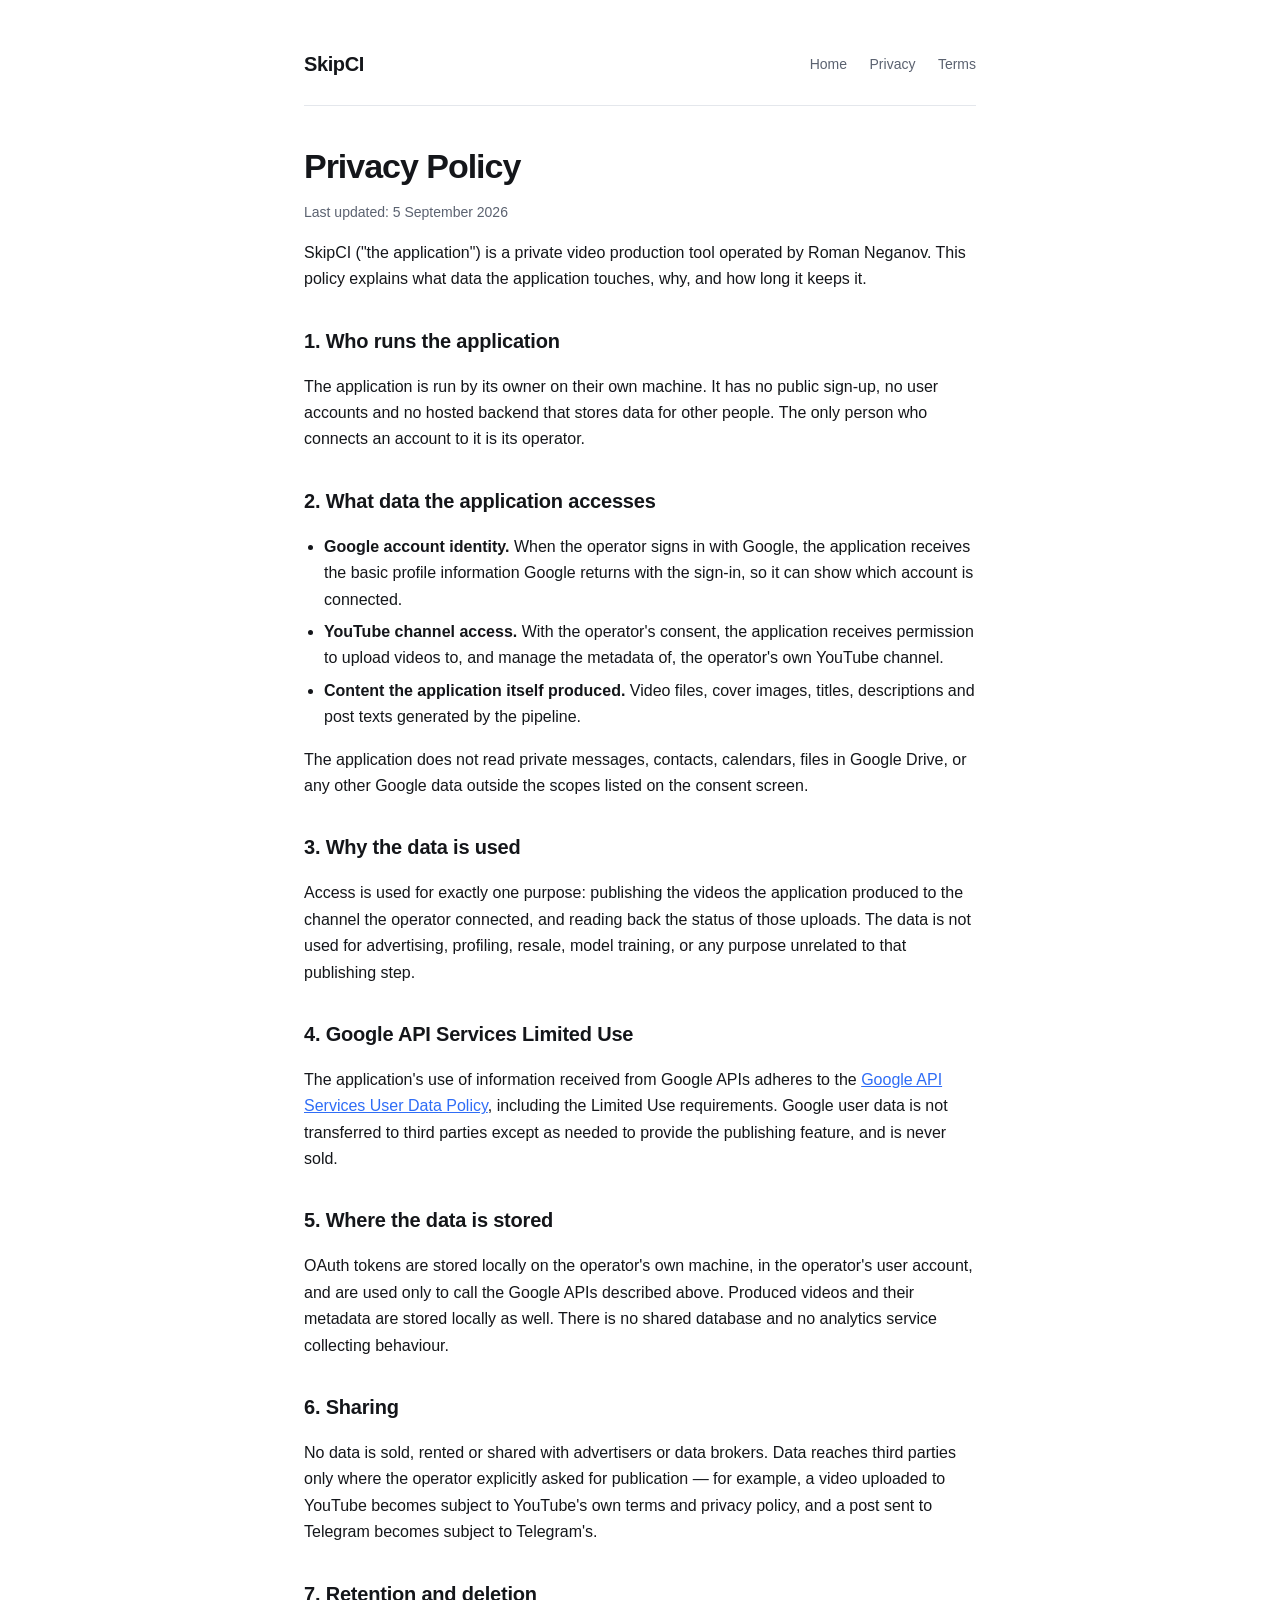
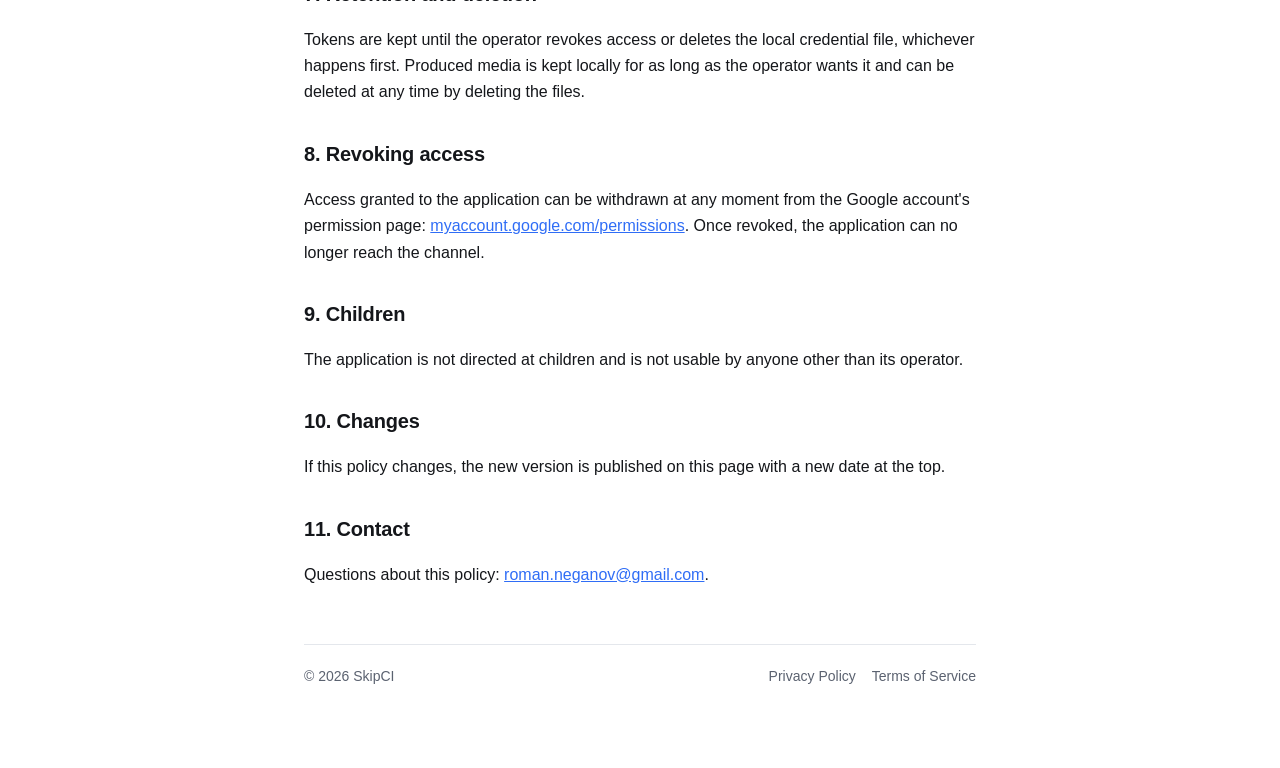
==== privacy.html @ 56f81390 "Home, privacy policy and terms of service for SkipCI Co-Authored-By: Claude Opus 5 <noreply@anthropi" ====
<!doctype html>
<html lang="en">
<head>
<meta charset="utf-8">
<meta name="viewport" content="width=device-width, initial-scale=1">
<title>Privacy Policy — SkipCI</title>
<meta name="description" content="How SkipCI handles Google account data and the data of the accounts it publishes to.">
<link rel="stylesheet" href="style.css">
</head>
<body>
<div class="wrap">

<header class="site">
  <a class="brand" href="./">SkipCI</a>
  <nav>
    <a href="./">Home</a>
    <a href="privacy.html">Privacy</a>
    <a href="terms.html">Terms</a>
  </nav>
</header>

<h1>Privacy Policy</h1>
<p class="meta">Last updated: 5 September 2026</p>

<p>SkipCI ("the application") is a private video production tool operated by Roman Neganov. This policy explains what data the application touches, why, and how long it keeps it.</p>

<h2>1. Who runs the application</h2>
<p>The application is run by its owner on their own machine. It has no public sign-up, no user accounts and no hosted backend that stores data for other people. The only person who connects an account to it is its operator.</p>

<h2>2. What data the application accesses</h2>
<ul>
  <li><strong>Google account identity.</strong> When the operator signs in with Google, the application receives the basic profile information Google returns with the sign-in, so it can show which account is connected.</li>
  <li><strong>YouTube channel access.</strong> With the operator's consent, the application receives permission to upload videos to, and manage the metadata of, the operator's own YouTube channel.</li>
  <li><strong>Content the application itself produced.</strong> Video files, cover images, titles, descriptions and post texts generated by the pipeline.</li>
</ul>
<p>The application does not read private messages, contacts, calendars, files in Google Drive, or any other Google data outside the scopes listed on the consent screen.</p>

<h2>3. Why the data is used</h2>
<p>Access is used for exactly one purpose: publishing the videos the application produced to the channel the operator connected, and reading back the status of those uploads. The data is not used for advertising, profiling, resale, model training, or any purpose unrelated to that publishing step.</p>

<h2>4. Google API Services Limited Use</h2>
<p>The application's use of information received from Google APIs adheres to the <a href="https://developers.google.com/terms/api-services-user-data-policy" rel="noopener">Google API Services User Data Policy</a>, including the Limited Use requirements. Google user data is not transferred to third parties except as needed to provide the publishing feature, and is never sold.</p>

<h2>5. Where the data is stored</h2>
<p>OAuth tokens are stored locally on the operator's own machine, in the operator's user account, and are used only to call the Google APIs described above. Produced videos and their metadata are stored locally as well. There is no shared database and no analytics service collecting behaviour.</p>

<h2>6. Sharing</h2>
<p>No data is sold, rented or shared with advertisers or data brokers. Data reaches third parties only where the operator explicitly asked for publication — for example, a video uploaded to YouTube becomes subject to YouTube's own terms and privacy policy, and a post sent to Telegram becomes subject to Telegram's.</p>

<h2>7. Retention and deletion</h2>
<p>Tokens are kept until the operator revokes access or deletes the local credential file, whichever happens first. Produced media is kept locally for as long as the operator wants it and can be deleted at any time by deleting the files.</p>

<h2>8. Revoking access</h2>
<p>Access granted to the application can be withdrawn at any moment from the Google account's permission page: <a href="https://myaccount.google.com/permissions" rel="noopener">myaccount.google.com/permissions</a>. Once revoked, the application can no longer reach the channel.</p>

<h2>9. Children</h2>
<p>The application is not directed at children and is not usable by anyone other than its operator.</p>

<h2>10. Changes</h2>
<p>If this policy changes, the new version is published on this page with a new date at the top.</p>

<h2>11. Contact</h2>
<p>Questions about this policy: <a href="mailto:roman.neganov@gmail.com">roman.neganov@gmail.com</a>.</p>

<footer class="site">
  <span>© 2026 SkipCI</span>
  <span><a href="privacy.html">Privacy Policy</a><a href="terms.html">Terms of Service</a></span>
</footer>

</div>
</body>
</html>
---- style.css ----
:root {
  color-scheme: light dark;
  --bg: #ffffff;
  --fg: #14161a;
  --muted: #5b6270;
  --line: #e4e7ec;
  --accent: #2f6df6;
}
@media (prefers-color-scheme: dark) {
  :root { --bg: #0f1115; --fg: #e8eaee; --muted: #9aa1ad; --line: #262a31; --accent: #6f9bff; }
}
* { box-sizing: border-box; }
body {
  margin: 0;
  background: var(--bg);
  color: var(--fg);
  font: 16px/1.65 -apple-system, BlinkMacSystemFont, "Segoe UI", Roboto, Helvetica, Arial, sans-serif;
}
.wrap { max-width: 720px; margin: 0 auto; padding: 48px 24px 80px; }
header.site { display: flex; align-items: center; justify-content: space-between; gap: 16px; padding-bottom: 24px; border-bottom: 1px solid var(--line); flex-wrap: wrap; }
.brand { font-weight: 700; font-size: 20px; letter-spacing: -0.02em; text-decoration: none; color: var(--fg); }
nav a { color: var(--muted); text-decoration: none; margin-left: 18px; font-size: 14px; }
nav a:hover { color: var(--accent); }
h1 { font-size: 34px; line-height: 1.2; letter-spacing: -0.03em; margin: 40px 0 12px; }
h2 { font-size: 20px; margin: 32px 0 8px; letter-spacing: -0.01em; }
p, li { color: var(--fg); }
.lead { font-size: 18px; color: var(--muted); margin: 0 0 24px; }
ul { padding-left: 20px; }
li { margin: 6px 0; }
.meta { color: var(--muted); font-size: 14px; }
a { color: var(--accent); }
footer.site { margin-top: 56px; padding-top: 20px; border-top: 1px solid var(--line); color: var(--muted); font-size: 14px; display: flex; justify-content: space-between; gap: 12px; flex-wrap: wrap; }
footer.site a { color: var(--muted); text-decoration: none; margin-left: 16px; }
footer.site a:hover { color: var(--accent); }
.cards { display: grid; grid-template-columns: repeat(auto-fit, minmax(200px, 1fr)); gap: 16px; margin: 28px 0; }
.card { border: 1px solid var(--line); border-radius: 12px; padding: 16px 18px; }
.card h3 { margin: 0 0 6px; font-size: 15px; }
.card p { margin: 0; color: var(--muted); font-size: 14px; }
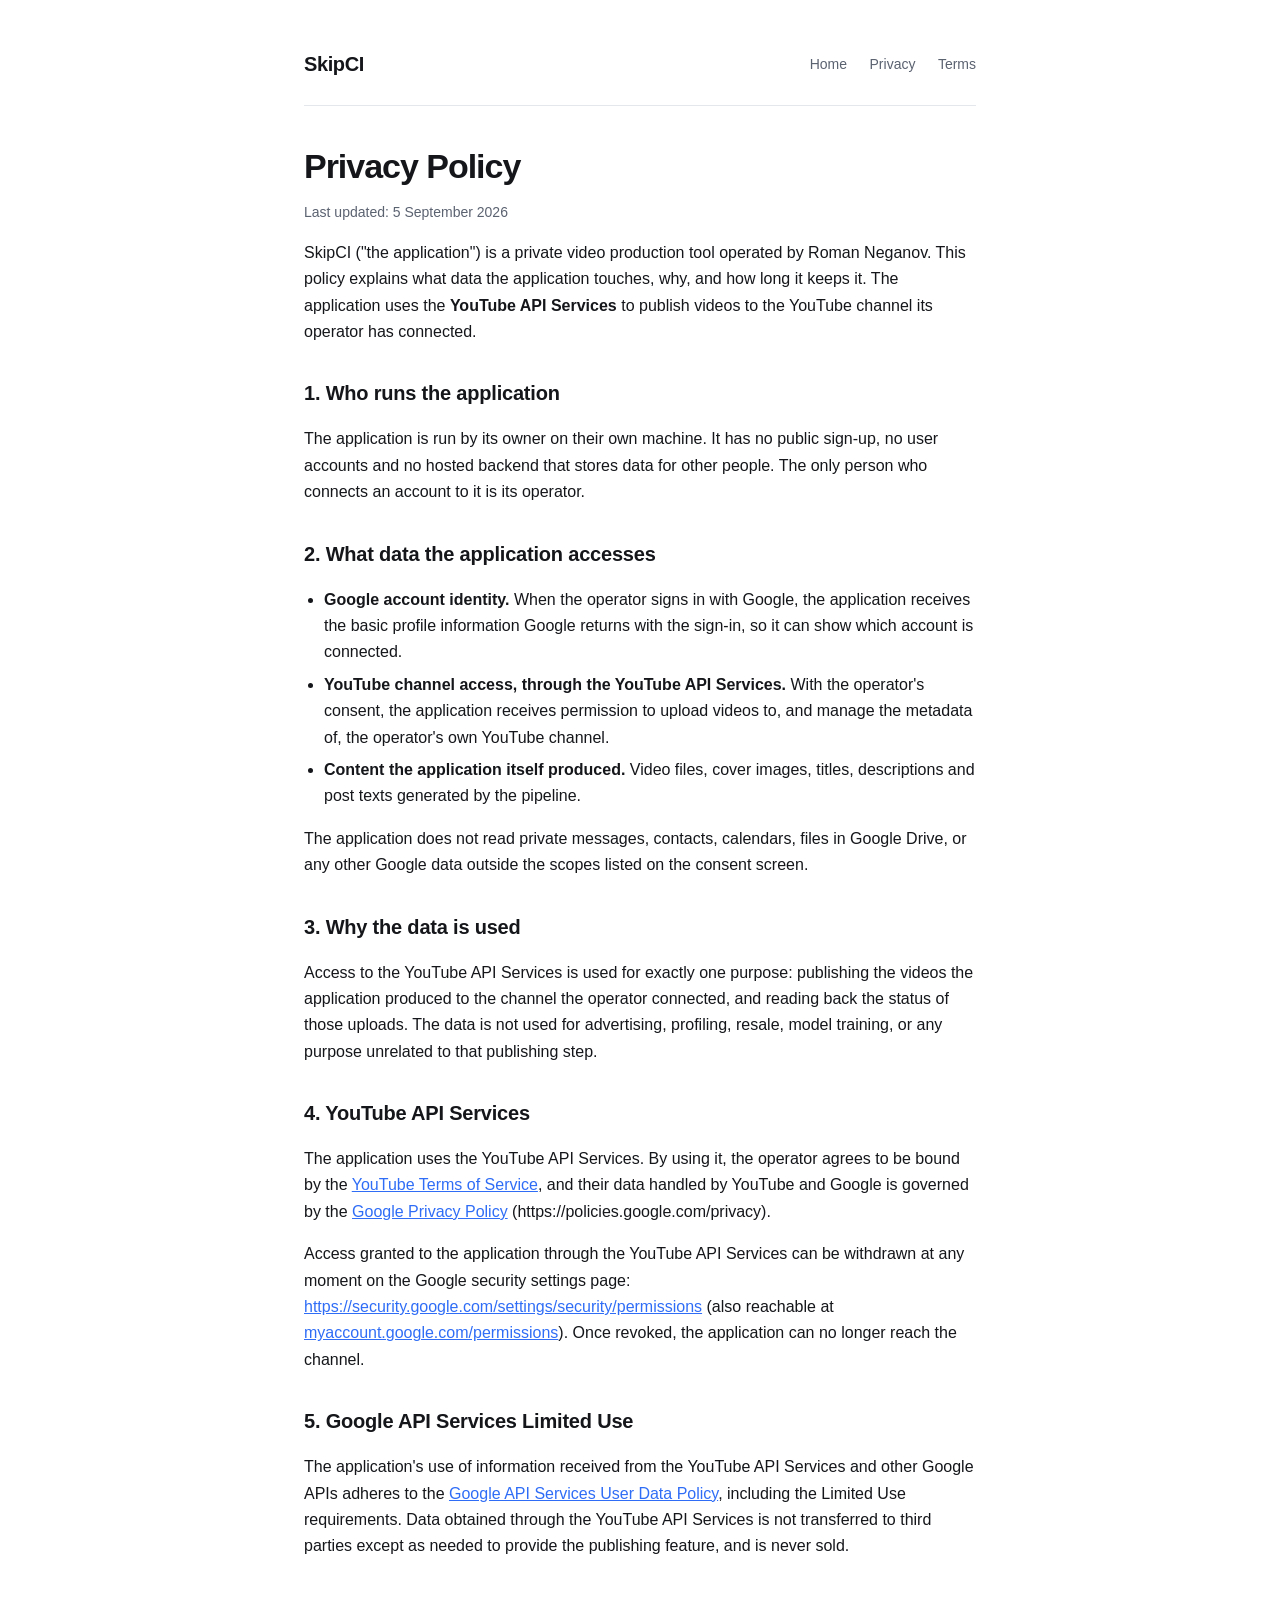
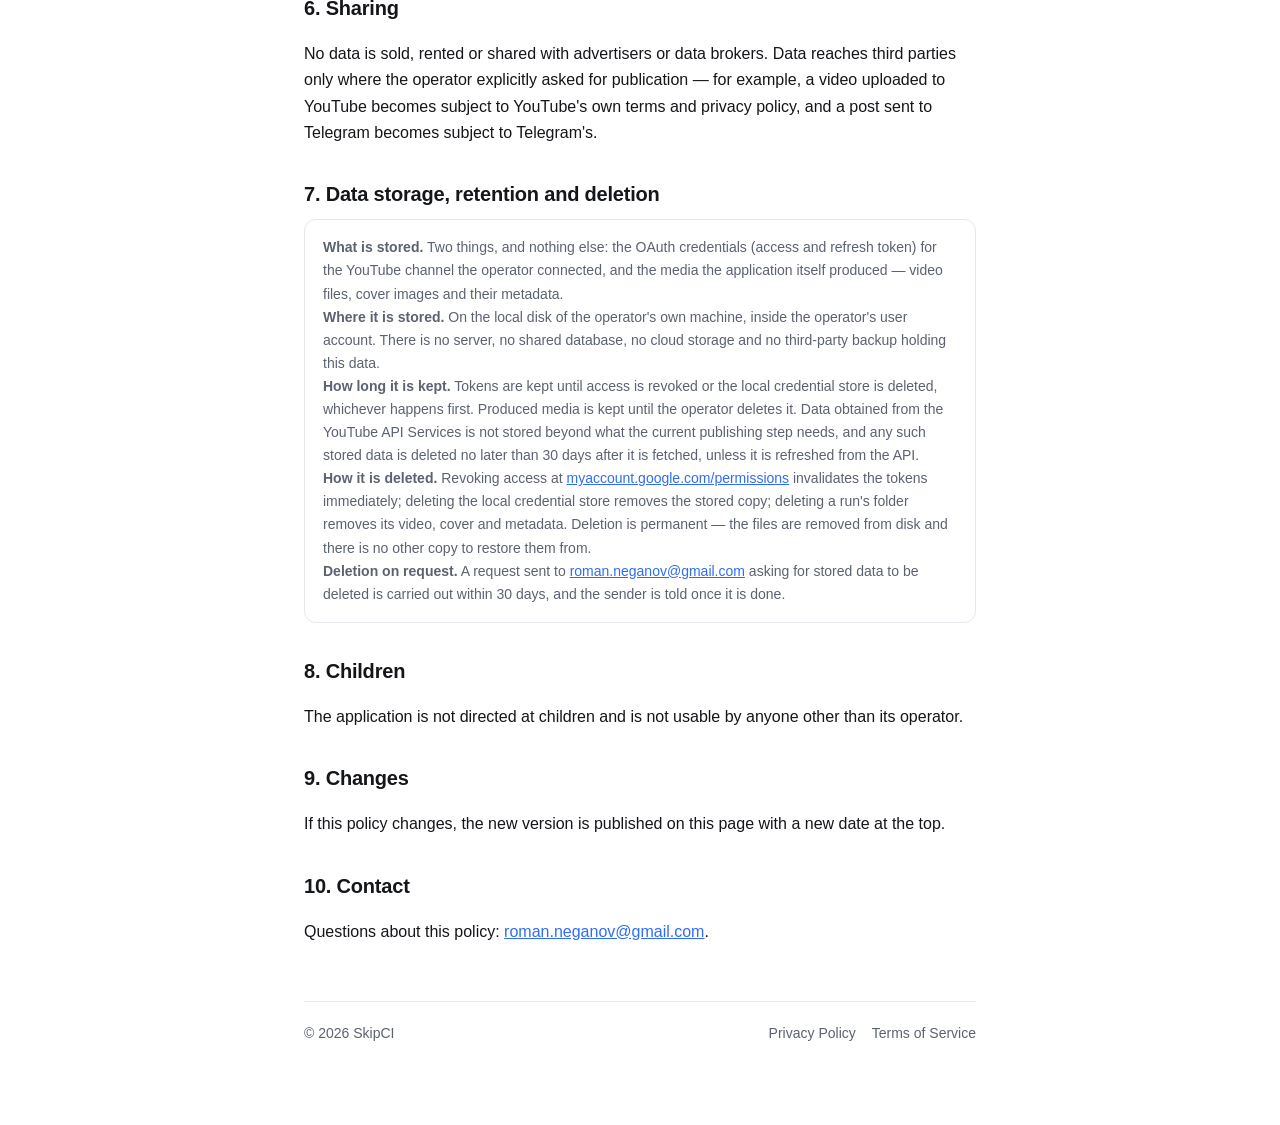
==== commit 5abb25a1: "Privacy policy names the YouTube API Services and spells out deletion The YouTube API Services audit" ====
--- a/privacy.html
+++ b/privacy.html
@@ -4,7 +4,7 @@
 <meta charset="utf-8">
 <meta name="viewport" content="width=device-width, initial-scale=1">
 <title>Privacy Policy — SkipCI</title>
-<meta name="description" content="How SkipCI handles Google account data and the data of the accounts it publishes to.">
+<meta name="description" content="How SkipCI handles Google account data and data obtained through the YouTube API Services.">
 <link rel="stylesheet" href="style.css">
 </head>
 <body>
@@ -22,7 +22,7 @@
 <h1>Privacy Policy</h1>
 <p class="meta">Last updated: 5 September 2026</p>
 
-<p>SkipCI ("the application") is a private video production tool operated by Roman Neganov. This policy explains what data the application touches, why, and how long it keeps it.</p>
+<p>SkipCI ("the application") is a private video production tool operated by Roman Neganov. This policy explains what data the application touches, why, and how long it keeps it. The application uses the <strong>YouTube API Services</strong> to publish videos to the YouTube channel its operator has connected.</p>
 
 <h2>1. Who runs the application</h2>
 <p>The application is run by its owner on their own machine. It has no public sign-up, no user accounts and no hosted backend that stores data for other people. The only person who connects an account to it is its operator.</p>
@@ -30,36 +30,40 @@
 <h2>2. What data the application accesses</h2>
 <ul>
   <li><strong>Google account identity.</strong> When the operator signs in with Google, the application receives the basic profile information Google returns with the sign-in, so it can show which account is connected.</li>
-  <li><strong>YouTube channel access.</strong> With the operator's consent, the application receives permission to upload videos to, and manage the metadata of, the operator's own YouTube channel.</li>
+  <li><strong>YouTube channel access, through the YouTube API Services.</strong> With the operator's consent, the application receives permission to upload videos to, and manage the metadata of, the operator's own YouTube channel.</li>
   <li><strong>Content the application itself produced.</strong> Video files, cover images, titles, descriptions and post texts generated by the pipeline.</li>
 </ul>
 <p>The application does not read private messages, contacts, calendars, files in Google Drive, or any other Google data outside the scopes listed on the consent screen.</p>
 
 <h2>3. Why the data is used</h2>
-<p>Access is used for exactly one purpose: publishing the videos the application produced to the channel the operator connected, and reading back the status of those uploads. The data is not used for advertising, profiling, resale, model training, or any purpose unrelated to that publishing step.</p>
+<p>Access to the YouTube API Services is used for exactly one purpose: publishing the videos the application produced to the channel the operator connected, and reading back the status of those uploads. The data is not used for advertising, profiling, resale, model training, or any purpose unrelated to that publishing step.</p>
 
-<h2>4. Google API Services Limited Use</h2>
-<p>The application's use of information received from Google APIs adheres to the <a href="https://developers.google.com/terms/api-services-user-data-policy" rel="noopener">Google API Services User Data Policy</a>, including the Limited Use requirements. Google user data is not transferred to third parties except as needed to provide the publishing feature, and is never sold.</p>
+<h2>4. YouTube API Services</h2>
+<p>The application uses the YouTube API Services. By using it, the operator agrees to be bound by the <a href="https://www.youtube.com/t/terms" rel="noopener">YouTube Terms of Service</a>, and their data handled by YouTube and Google is governed by the <a href="https://policies.google.com/privacy" rel="noopener">Google Privacy Policy</a> (https://policies.google.com/privacy).</p>
+<p>Access granted to the application through the YouTube API Services can be withdrawn at any moment on the Google security settings page: <a href="https://security.google.com/settings/security/permissions" rel="noopener">https://security.google.com/settings/security/permissions</a> (also reachable at <a href="https://myaccount.google.com/permissions" rel="noopener">myaccount.google.com/permissions</a>). Once revoked, the application can no longer reach the channel.</p>
 
-<h2>5. Where the data is stored</h2>
-<p>OAuth tokens are stored locally on the operator's own machine, in the operator's user account, and are used only to call the Google APIs described above. Produced videos and their metadata are stored locally as well. There is no shared database and no analytics service collecting behaviour.</p>
+<h2>5. Google API Services Limited Use</h2>
+<p>The application's use of information received from the YouTube API Services and other Google APIs adheres to the <a href="https://developers.google.com/terms/api-services-user-data-policy" rel="noopener">Google API Services User Data Policy</a>, including the Limited Use requirements. Data obtained through the YouTube API Services is not transferred to third parties except as needed to provide the publishing feature, and is never sold.</p>
 
 <h2>6. Sharing</h2>
 <p>No data is sold, rented or shared with advertisers or data brokers. Data reaches third parties only where the operator explicitly asked for publication — for example, a video uploaded to YouTube becomes subject to YouTube's own terms and privacy policy, and a post sent to Telegram becomes subject to Telegram's.</p>
 
-<h2>7. Retention and deletion</h2>
-<p>Tokens are kept until the operator revokes access or deletes the local credential file, whichever happens first. Produced media is kept locally for as long as the operator wants it and can be deleted at any time by deleting the files.</p>
+<h2>7. Data storage, retention and deletion</h2>
+<div class="card">
+  <p><strong>What is stored.</strong> Two things, and nothing else: the OAuth credentials (access and refresh token) for the YouTube channel the operator connected, and the media the application itself produced — video files, cover images and their metadata.</p>
+  <p><strong>Where it is stored.</strong> On the local disk of the operator's own machine, inside the operator's user account. There is no server, no shared database, no cloud storage and no third-party backup holding this data.</p>
+  <p><strong>How long it is kept.</strong> Tokens are kept until access is revoked or the local credential store is deleted, whichever happens first. Produced media is kept until the operator deletes it. Data obtained from the YouTube API Services is not stored beyond what the current publishing step needs, and any such stored data is deleted no later than 30 days after it is fetched, unless it is refreshed from the API.</p>
+  <p><strong>How it is deleted.</strong> Revoking access at <a href="https://myaccount.google.com/permissions" rel="noopener">myaccount.google.com/permissions</a> invalidates the tokens immediately; deleting the local credential store removes the stored copy; deleting a run's folder removes its video, cover and metadata. Deletion is permanent — the files are removed from disk and there is no other copy to restore them from.</p>
+  <p><strong>Deletion on request.</strong> A request sent to <a href="mailto:roman.neganov@gmail.com">roman.neganov@gmail.com</a> asking for stored data to be deleted is carried out within 30 days, and the sender is told once it is done.</p>
+</div>
 
-<h2>8. Revoking access</h2>
-<p>Access granted to the application can be withdrawn at any moment from the Google account's permission page: <a href="https://myaccount.google.com/permissions" rel="noopener">myaccount.google.com/permissions</a>. Once revoked, the application can no longer reach the channel.</p>
-
-<h2>9. Children</h2>
+<h2>8. Children</h2>
 <p>The application is not directed at children and is not usable by anyone other than its operator.</p>
 
-<h2>10. Changes</h2>
+<h2>9. Changes</h2>
 <p>If this policy changes, the new version is published on this page with a new date at the top.</p>
 
-<h2>11. Contact</h2>
+<h2>10. Contact</h2>
 <p>Questions about this policy: <a href="mailto:roman.neganov@gmail.com">roman.neganov@gmail.com</a>.</p>
 
 <footer class="site">
